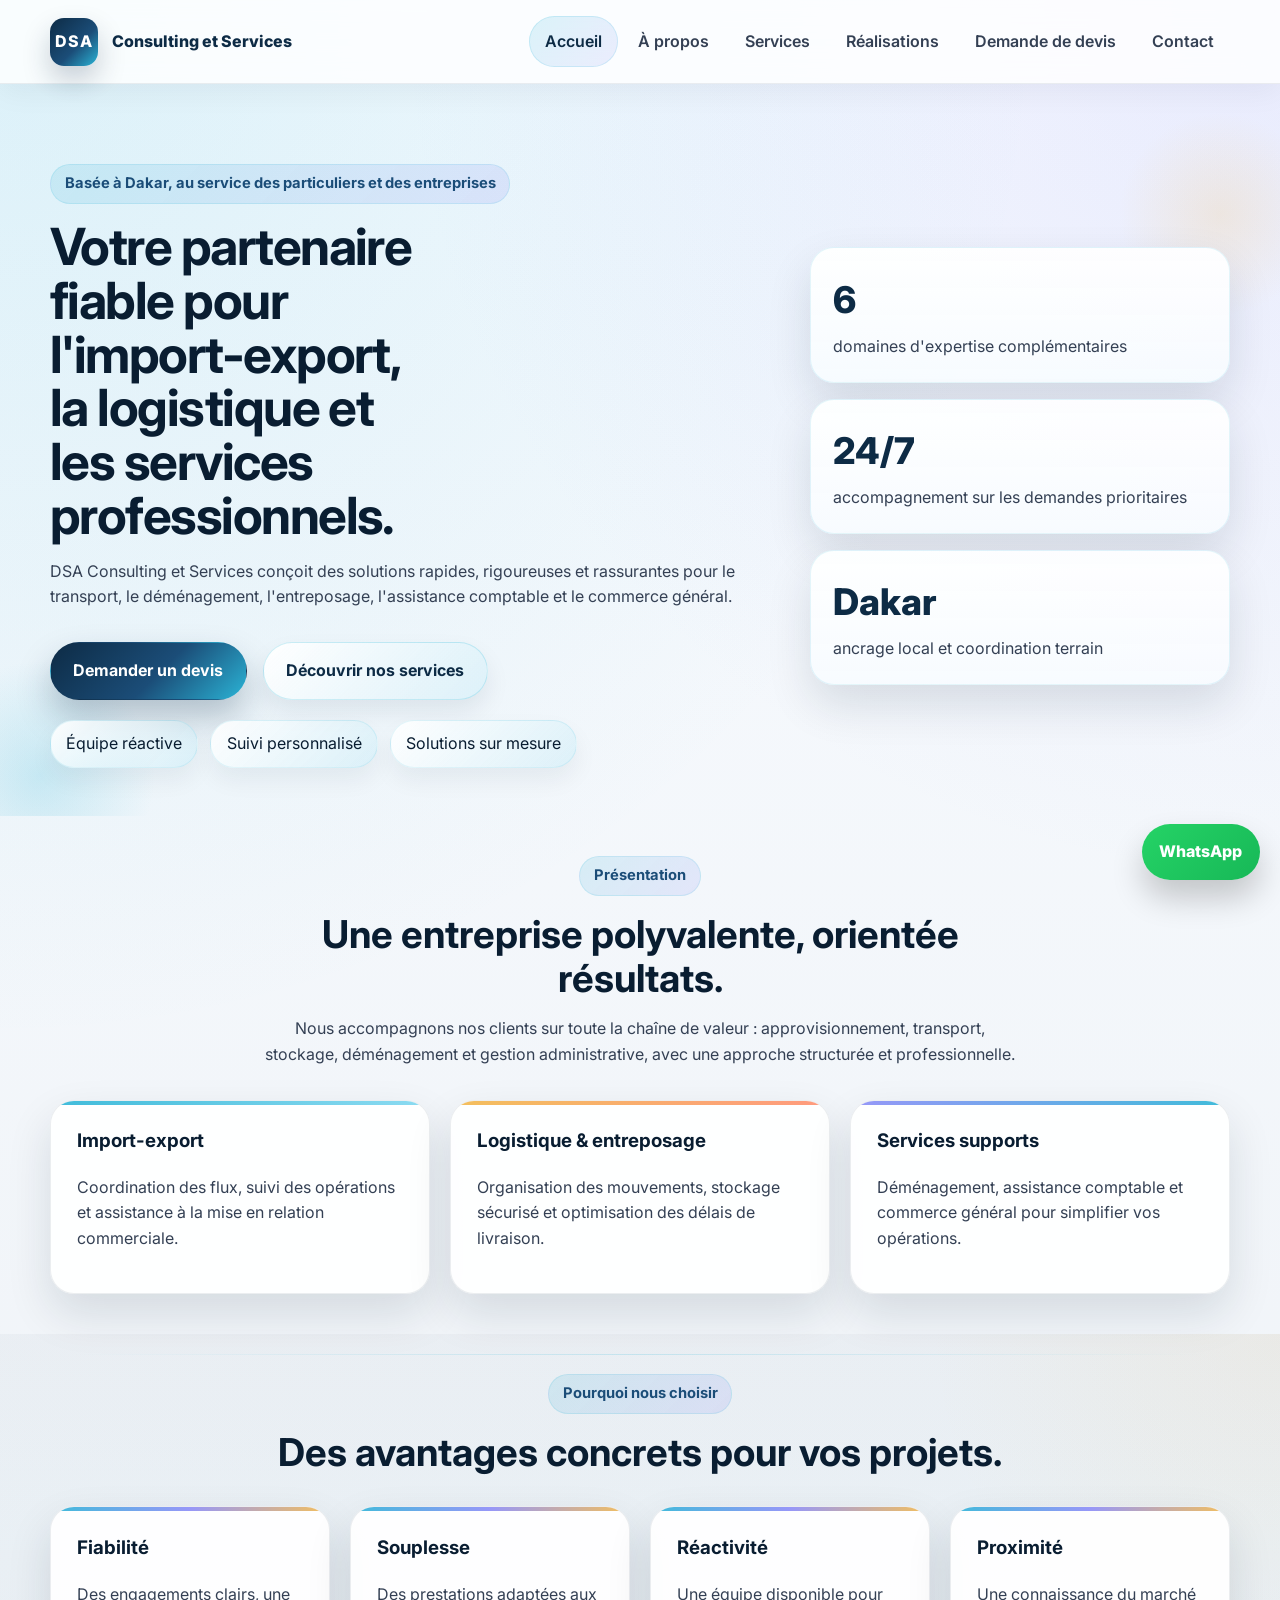
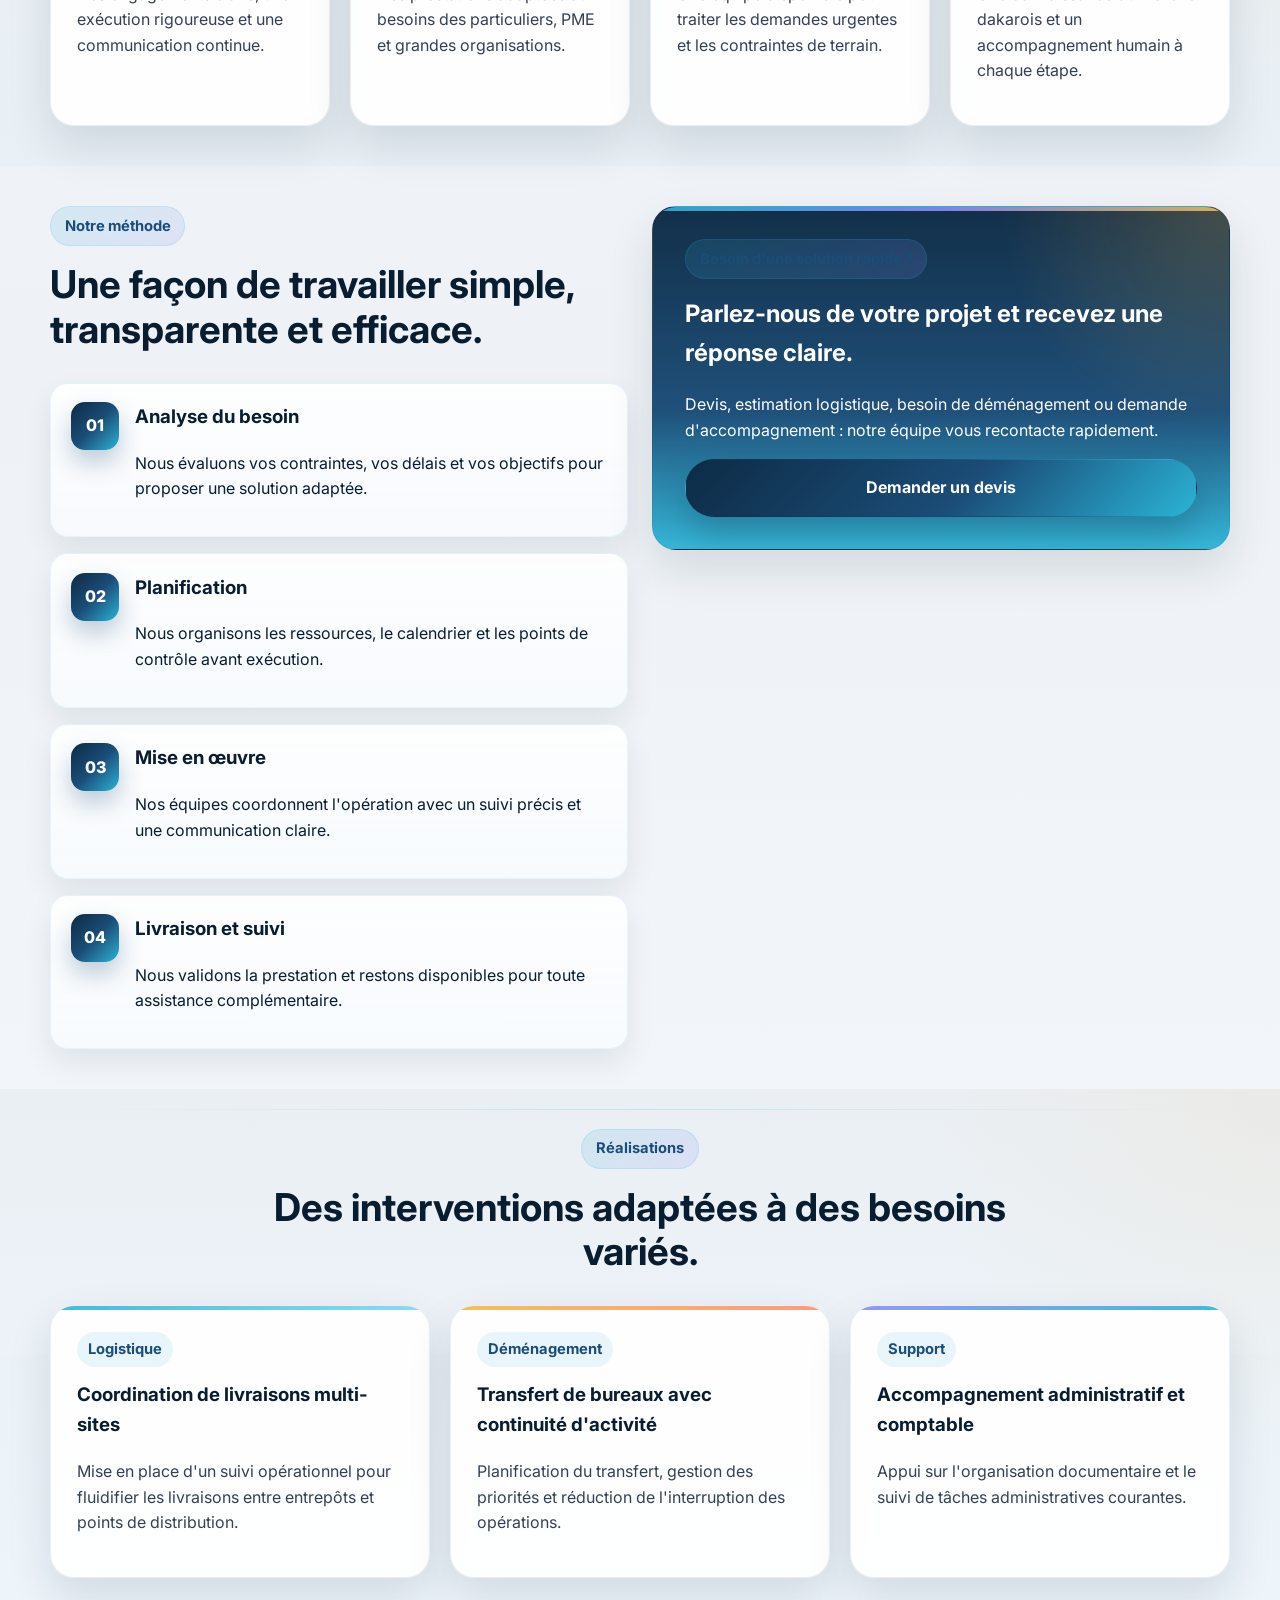
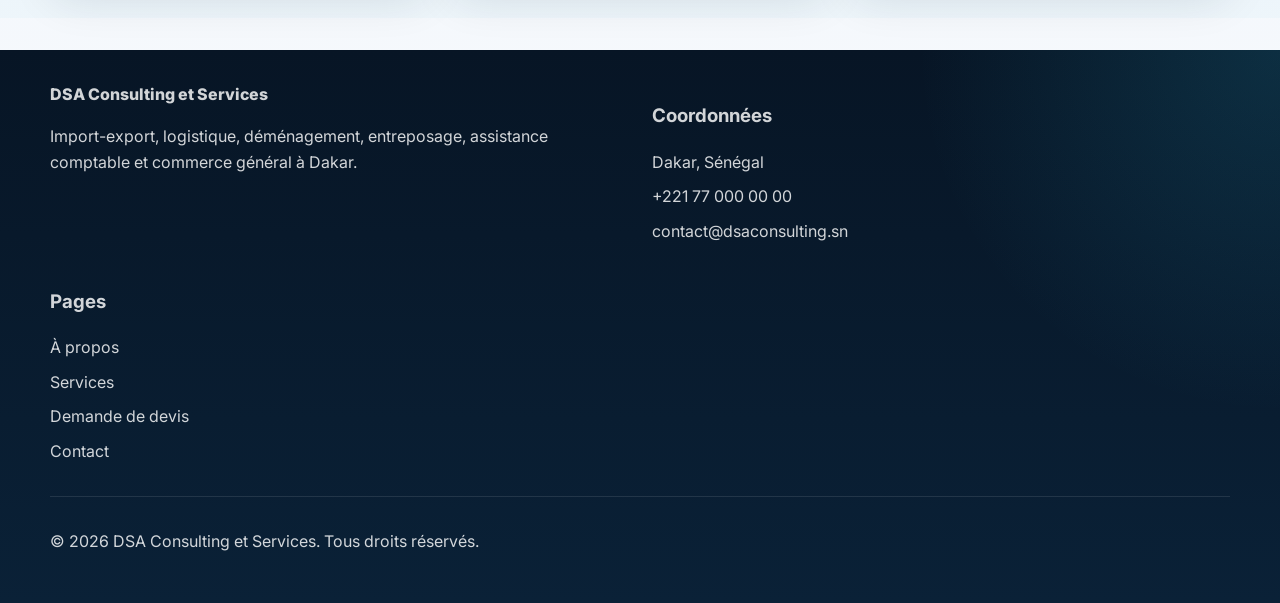
==== index.html @ 28b9440c "Site web DSA Consulting et Services - Version initiale" ====
<!DOCTYPE html>
<html lang="fr">
<head>
  <meta charset="UTF-8">
  <meta name="viewport" content="width=device-width, initial-scale=1.0">
  <title>DSA Consulting et Services | Import-export, logistique et services à Dakar</title>
  <meta name="description" content="DSA Consulting et Services accompagne particuliers et entreprises à Dakar pour l'import-export, la logistique, le déménagement, l'entreposage, l'assistance comptable et le commerce général.">
  <meta name="keywords" content="DSA Consulting et Services, Dakar, import-export, logistique, déménagement, entreposage, assistance comptable, commerce général">
  <meta name="robots" content="index, follow">
  <meta property="og:title" content="DSA Consulting et Services">
  <meta property="og:description" content="Solutions fiables en import-export, logistique, déménagement, entreposage et assistance comptable à Dakar.">
  <meta property="og:type" content="website">
  <meta property="og:locale" content="fr_SN">
  <link rel="preconnect" href="https://fonts.googleapis.com">
  <link rel="preconnect" href="https://fonts.gstatic.com" crossorigin>
  <link href="https://fonts.googleapis.com/css2?family=Inter:wght@400;500;600;700;800&display=swap" rel="stylesheet">
  <link rel="stylesheet" href="assets/styles.css">
  <script defer src="assets/script.js"></script>
</head>
<body>
  <a class="skip-link" href="#main-content">Aller au contenu</a>

  <header class="site-header">
    <div class="container nav-wrapper">
      <a class="brand" href="index.html" aria-label="Accueil DSA Consulting et Services">
        <span class="brand-mark">DSA</span>
        <span class="brand-text">Consulting et Services</span>
      </a>
      <button class="nav-toggle" type="button" aria-expanded="false" aria-controls="site-nav">
        <span></span>
        <span></span>
        <span></span>
      </button>
      <nav class="site-nav" id="site-nav" aria-label="Navigation principale">
        <a class="is-active" href="index.html">Accueil</a>
        <a href="about.html">À propos</a>
        <a href="services.html">Services</a>
        <a href="realisations.html">Réalisations</a>
        <a href="devis.html">Demande de devis</a>
        <a href="contact.html">Contact</a>
      </nav>
    </div>
  </header>

  <main id="main-content">
    <section class="hero">
      <div class="container hero-grid">
        <div class="hero-copy">
          <span class="eyebrow">Basée à Dakar, au service des particuliers et des entreprises</span>
          <h1>Votre partenaire fiable pour l'import-export, la logistique et les services professionnels.</h1>
          <p>
            DSA Consulting et Services conçoit des solutions rapides, rigoureuses et rassurantes pour le transport,
            le déménagement, l'entreposage, l'assistance comptable et le commerce général.
          </p>
          <div class="hero-actions">
            <a class="btn btn-primary" href="devis.html">Demander un devis</a>
            <a class="btn btn-secondary" href="services.html">Découvrir nos services</a>
          </div>
          <ul class="hero-highlights" aria-label="Points forts">
            <li>Équipe réactive</li>
            <li>Suivi personnalisé</li>
            <li>Solutions sur mesure</li>
          </ul>
        </div>
        <div class="hero-card">
          <div class="stat-card">
            <span class="stat-value">6</span>
            <span class="stat-label">domaines d'expertise complémentaires</span>
          </div>
          <div class="stat-card">
            <span class="stat-value">24/7</span>
            <span class="stat-label">accompagnement sur les demandes prioritaires</span>
          </div>
          <div class="stat-card">
            <span class="stat-value">Dakar</span>
            <span class="stat-label">ancrage local et coordination terrain</span>
          </div>
        </div>
      </div>
    </section>

    <section class="section">
      <div class="container">
        <div class="section-heading">
          <span class="eyebrow">Présentation</span>
          <h2>Une entreprise polyvalente, orientée résultats.</h2>
          <p>
            Nous accompagnons nos clients sur toute la chaîne de valeur : approvisionnement, transport,
            stockage, déménagement et gestion administrative, avec une approche structurée et professionnelle.
          </p>
        </div>
        <div class="grid grid-3">
          <article class="card feature-card">
            <h3>Import-export</h3>
            <p>Coordination des flux, suivi des opérations et assistance à la mise en relation commerciale.</p>
          </article>
          <article class="card feature-card">
            <h3>Logistique &amp; entreposage</h3>
            <p>Organisation des mouvements, stockage sécurisé et optimisation des délais de livraison.</p>
          </article>
          <article class="card feature-card">
            <h3>Services supports</h3>
            <p>Déménagement, assistance comptable et commerce général pour simplifier vos opérations.</p>
          </article>
        </div>
      </div>
    </section>

    <section class="section section-alt">
      <div class="container">
        <div class="section-heading">
          <span class="eyebrow">Pourquoi nous choisir</span>
          <h2>Des avantages concrets pour vos projets.</h2>
        </div>
        <div class="grid grid-4">
          <article class="card value-card">
            <h3>Fiabilité</h3>
            <p>Des engagements clairs, une exécution rigoureuse et une communication continue.</p>
          </article>
          <article class="card value-card">
            <h3>Souplesse</h3>
            <p>Des prestations adaptées aux besoins des particuliers, PME et grandes organisations.</p>
          </article>
          <article class="card value-card">
            <h3>Réactivité</h3>
            <p>Une équipe disponible pour traiter les demandes urgentes et les contraintes de terrain.</p>
          </article>
          <article class="card value-card">
            <h3>Proximité</h3>
            <p>Une connaissance du marché dakarois et un accompagnement humain à chaque étape.</p>
          </article>
        </div>
      </div>
    </section>

    <section class="section">
      <div class="container work-grid">
        <div>
          <div class="section-heading section-heading-left">
            <span class="eyebrow">Notre méthode</span>
            <h2>Une façon de travailler simple, transparente et efficace.</h2>
          </div>
          <div class="timeline">
            <article class="timeline-item">
              <span class="step">01</span>
              <div>
                <h3>Analyse du besoin</h3>
                <p>Nous évaluons vos contraintes, vos délais et vos objectifs pour proposer une solution adaptée.</p>
              </div>
            </article>
            <article class="timeline-item">
              <span class="step">02</span>
              <div>
                <h3>Planification</h3>
                <p>Nous organisons les ressources, le calendrier et les points de contrôle avant exécution.</p>
              </div>
            </article>
            <article class="timeline-item">
              <span class="step">03</span>
              <div>
                <h3>Mise en œuvre</h3>
                <p>Nos équipes coordonnent l'opération avec un suivi précis et une communication claire.</p>
              </div>
            </article>
            <article class="timeline-item">
              <span class="step">04</span>
              <div>
                <h3>Livraison et suivi</h3>
                <p>Nous validons la prestation et restons disponibles pour toute assistance complémentaire.</p>
              </div>
            </article>
          </div>
        </div>
        <aside class="card cta-panel">
          <span class="eyebrow">Besoin d'une solution rapide ?</span>
          <h2>Parlez-nous de votre projet et recevez une réponse claire.</h2>
          <p>Devis, estimation logistique, besoin de déménagement ou demande d'accompagnement : notre équipe vous recontacte rapidement.</p>
          <a class="btn btn-primary btn-block" href="devis.html">Demander un devis</a>
        </aside>
      </div>
    </section>

    <section class="section section-alt">
      <div class="container">
        <div class="section-heading">
          <span class="eyebrow">Réalisations</span>
          <h2>Des interventions adaptées à des besoins variés.</h2>
        </div>
        <div class="grid grid-3">
          <article class="card project-card">
            <span class="project-type">Logistique</span>
            <h3>Coordination de livraisons multi-sites</h3>
            <p>Mise en place d'un suivi opérationnel pour fluidifier les livraisons entre entrepôts et points de distribution.</p>
          </article>
          <article class="card project-card">
            <span class="project-type">Déménagement</span>
            <h3>Transfert de bureaux avec continuité d'activité</h3>
            <p>Planification du transfert, gestion des priorités et réduction de l'interruption des opérations.</p>
          </article>
          <article class="card project-card">
            <span class="project-type">Support</span>
            <h3>Accompagnement administratif et comptable</h3>
            <p>Appui sur l'organisation documentaire et le suivi de tâches administratives courantes.</p>
          </article>
        </div>
      </div>
    </section>
  </main>

  <footer class="site-footer">
    <div class="container footer-grid">
      <div>
        <a class="brand footer-brand" href="index.html">DSA Consulting et Services</a>
        <p>Import-export, logistique, déménagement, entreposage, assistance comptable et commerce général à Dakar.</p>
      </div>
      <div>
        <h3>Coordonnées</h3>
        <ul class="footer-list">
          <li>Dakar, Sénégal</li>
          <li><a href="tel:+221770000000">+221 77 000 00 00</a></li>
          <li><a href="mailto:contact@dsaconsulting.sn">contact@dsaconsulting.sn</a></li>
        </ul>
      </div>
      <div>
        <h3>Pages</h3>
        <ul class="footer-list">
          <li><a href="about.html">À propos</a></li>
          <li><a href="services.html">Services</a></li>
          <li><a href="devis.html">Demande de devis</a></li>
          <li><a href="contact.html">Contact</a></li>
        </ul>
      </div>
    </div>
    <div class="container footer-bottom">
      <p>&copy; 2026 DSA Consulting et Services. Tous droits réservés.</p>
    </div>
  </footer>

  <a class="whatsapp-float" href="https://wa.me/221770000000?text=Bonjour%20DSA%20Consulting%20et%20Services%2C%20je%20souhaite%20obtenir%20des%20informations." target="_blank" rel="noopener" aria-label="Contacter DSA via WhatsApp">
    WhatsApp
  </a>
</body>
</html>
---- assets/styles.css ----
:root {
  --navy: #0d2b45;
  --navy-deep: #091d31;
  --blue-soft: #1b4d78;
  --cyan: #2bb4d6;
  --sky: #7fd7f0;
  --gold: #f2b84b;
  --coral: #ff8f70;
  --lavender: #8b8cf7;
  --gray-100: #f4f7fa;
  --gray-200: #e4e8ed;
  --gray-500: #667085;
  --gray-700: #344054;
  --white: #ffffff;
  --shadow: 0 20px 45px rgba(9, 29, 49, 0.12);
  --shadow-strong: 0 28px 70px rgba(9, 29, 49, 0.18);
  --radius-lg: 24px;
  --radius-md: 18px;
  --radius-sm: 12px;
  --container: 1180px;
}

* {
  box-sizing: border-box;
}

html {
  scroll-behavior: smooth;
}

body {
  margin: 0;
  font-family: "Inter", Arial, sans-serif;
  color: var(--navy-deep);
  background:
    radial-gradient(circle at top left, rgba(43, 180, 214, 0.14), transparent 26%),
    radial-gradient(circle at top right, rgba(139, 140, 247, 0.14), transparent 22%),
    linear-gradient(180deg, #f8fbff 0%, #eef2f6 52%, #f8fbff 100%);
  line-height: 1.6;
  overflow-x: hidden;
}

a {
  color: inherit;
  text-decoration: none;
}

button,
input,
select,
textarea {
  font: inherit;
}

.skip-link {
  position: absolute;
  left: -999px;
  top: 0;
}

.skip-link:focus {
  left: 16px;
  top: 16px;
  background: var(--white);
  color: var(--navy-deep);
  padding: 10px 14px;
  border-radius: 10px;
  z-index: 1000;
}

.container {
  width: min(calc(100% - 2rem), var(--container));
  margin: 0 auto;
}

.site-header {
  position: sticky;
  top: 0;
  z-index: 100;
  background: rgba(255, 255, 255, 0.82);
  backdrop-filter: blur(16px);
  border-bottom: 1px solid rgba(13, 43, 69, 0.08);
  box-shadow: 0 8px 30px rgba(9, 29, 49, 0.05);
}

.nav-wrapper {
  display: flex;
  align-items: center;
  justify-content: space-between;
  gap: 1rem;
  padding: 1rem 0;
}

.brand {
  display: inline-flex;
  align-items: center;
  gap: 0.85rem;
  font-weight: 800;
  color: var(--navy);
}

.brand-mark {
  display: inline-flex;
  align-items: center;
  justify-content: center;
  width: 48px;
  height: 48px;
  border-radius: 14px;
  background: linear-gradient(135deg, var(--navy) 0%, var(--blue-soft) 58%, var(--cyan) 100%);
  color: var(--white);
  letter-spacing: 0.08em;
  box-shadow: 0 14px 28px rgba(13, 43, 69, 0.22);
}

.brand-text {
  max-width: 220px;
  line-height: 1.1;
}

.site-nav {
  display: flex;
  align-items: center;
  gap: 0.25rem;
}

.site-nav a {
  padding: 0.8rem 1rem;
  border-radius: 999px;
  font-weight: 600;
  color: var(--gray-700);
  transition: 0.25s ease;
}

.site-nav a:hover,
.site-nav a.is-active {
  background: linear-gradient(135deg, rgba(43, 180, 214, 0.16), rgba(139, 140, 247, 0.14));
  color: var(--navy);
  box-shadow: inset 0 0 0 1px rgba(43, 180, 214, 0.16);
}

.nav-toggle {
  display: none;
  width: 48px;
  height: 48px;
  border: 0;
  border-radius: 14px;
  background: linear-gradient(135deg, rgba(43, 180, 214, 0.12), rgba(139, 140, 247, 0.12));
  cursor: pointer;
}

.nav-toggle span {
  display: block;
  width: 22px;
  height: 2px;
  margin: 5px auto;
  background: var(--navy);
  border-radius: 999px;
}

.hero,
.page-hero {
  padding: 5rem 0 3rem;
  position: relative;
  overflow: hidden;
}

.page-hero-small {
  padding-bottom: 1.5rem;
}

.hero::before,
.page-hero::before {
  content: "";
  position: absolute;
  inset: auto auto -80px -80px;
  width: 240px;
  height: 240px;
  background: radial-gradient(circle, rgba(43, 180, 214, 0.2), transparent 68%);
  border-radius: 50%;
  pointer-events: none;
  animation: floaty 7s ease-in-out infinite;
}

.hero::after,
.page-hero::after {
  content: "";
  position: absolute;
  top: 20px;
  right: -50px;
  width: 220px;
  height: 220px;
  background: radial-gradient(circle, rgba(242, 184, 75, 0.16), transparent 65%);
  border-radius: 50%;
  pointer-events: none;
  animation: floaty 9s ease-in-out infinite reverse;
}

.hero-grid,
.work-grid,
.split-section,
.form-layout,
.footer-grid {
  display: grid;
  gap: 1.5rem;
}

.hero-grid {
  grid-template-columns: 1.4fr 0.8fr;
  align-items: center;
  position: relative;
  z-index: 1;
}

.hero-copy h1,
.page-hero h1 {
  margin: 0 0 1rem;
  font-size: clamp(2.2rem, 4vw, 4.5rem);
  line-height: 1.05;
  letter-spacing: -0.03em;
  max-width: 12ch;
}

.hero-copy p,
.page-hero p,
.section-heading p,
.card p,
.split-section p,
.contact-box p {
  color: var(--gray-700);
}

.eyebrow {
  display: inline-flex;
  margin-bottom: 1rem;
  padding: 0.45rem 0.85rem;
  border-radius: 999px;
  background: linear-gradient(135deg, rgba(43, 180, 214, 0.14), rgba(139, 140, 247, 0.16));
  color: var(--blue-soft);
  font-size: 0.92rem;
  font-weight: 700;
  border: 1px solid rgba(43, 180, 214, 0.14);
}

.hero-actions {
  display: flex;
  flex-wrap: wrap;
  gap: 1rem;
  margin: 2rem 0 1.25rem;
}

.btn {
  display: inline-flex;
  align-items: center;
  justify-content: center;
  gap: 0.5rem;
  padding: 0.95rem 1.4rem;
  border: 1px solid transparent;
  border-radius: 999px;
  font-weight: 700;
  cursor: pointer;
  transition: transform 0.25s ease, box-shadow 0.25s ease, background 0.25s ease;
}

.btn:hover {
  transform: translateY(-2px);
}

.btn-primary {
  background: linear-gradient(135deg, var(--navy) 0%, var(--blue-soft) 55%, var(--cyan) 100%);
  color: var(--white);
  box-shadow: 0 18px 34px rgba(13, 43, 69, 0.26);
}

.btn-secondary {
  border-color: rgba(43, 180, 214, 0.22);
  background: linear-gradient(135deg, rgba(255, 255, 255, 0.98), rgba(127, 215, 240, 0.16));
  color: var(--navy);
  box-shadow: 0 12px 24px rgba(9, 29, 49, 0.08);
}

.btn-block {
  width: 100%;
}

.hero-highlights,
.footer-list,
.check-list {
  margin: 0;
  padding: 0;
  list-style: none;
}

.hero-highlights {
  display: flex;
  flex-wrap: wrap;
  gap: 0.75rem;
}

.hero-highlights li,
.check-list li {
  display: inline-flex;
  align-items: center;
  gap: 0.5rem;
}

.hero-highlights li {
  padding: 0.65rem 0.95rem;
  border-radius: 999px;
  background: linear-gradient(135deg, rgba(255, 255, 255, 0.94), rgba(127, 215, 240, 0.18));
  border: 1px solid rgba(43, 180, 214, 0.12);
  box-shadow: 0 12px 24px rgba(9, 29, 49, 0.06);
}

.hero-card,
.service-stack {
  display: grid;
  gap: 1rem;
}

.stat-card,
.card {
  background: rgba(255, 255, 255, 0.92);
  border: 1px solid rgba(13, 43, 69, 0.08);
  border-radius: var(--radius-lg);
  box-shadow: var(--shadow);
}

.stat-card {
  padding: 1.4rem;
  background:
    linear-gradient(180deg, rgba(255, 255, 255, 0.96), rgba(248, 251, 255, 0.94)),
    linear-gradient(135deg, rgba(43, 180, 214, 0.08), rgba(139, 140, 247, 0.06));
  border-color: rgba(43, 180, 214, 0.12);
}

.stat-value {
  display: block;
  margin-bottom: 0.25rem;
  font-size: 2.3rem;
  font-weight: 800;
  color: var(--navy);
}

.stat-label {
  color: var(--gray-700);
}

.section {
  padding: 2.5rem 0;
  position: relative;
}

.section-alt {
  background:
    linear-gradient(180deg, rgba(13, 43, 69, 0.03), rgba(43, 180, 214, 0.035)),
    radial-gradient(circle at right top, rgba(242, 184, 75, 0.08), transparent 26%);
}

.section-alt::before {
  content: "";
  position: absolute;
  top: 20px;
  left: 50%;
  transform: translateX(-50%);
  width: min(92%, 1140px);
  height: 1px;
  background: linear-gradient(90deg, transparent, rgba(43, 180, 214, 0.2), transparent);
}

.section-heading {
  max-width: 760px;
  margin: 0 auto 2rem;
  text-align: center;
}

.section-heading-left {
  margin-left: 0;
  text-align: left;
}

.section-heading h2 {
  margin: 0 0 1rem;
  font-size: clamp(1.8rem, 3vw, 3rem);
  line-height: 1.15;
}

.grid {
  display: grid;
  gap: 1.25rem;
}

.grid-2 {
  grid-template-columns: repeat(2, minmax(0, 1fr));
}

.grid-3 {
  grid-template-columns: repeat(3, minmax(0, 1fr));
}

.grid-4 {
  grid-template-columns: repeat(4, minmax(0, 1fr));
}

.card {
  padding: 1.6rem;
  position: relative;
  overflow: hidden;
  transition: transform 0.3s ease, box-shadow 0.3s ease, border-color 0.3s ease;
}

.card::before {
  content: "";
  position: absolute;
  inset: 0 auto auto 0;
  width: 100%;
  height: 4px;
  background: linear-gradient(90deg, var(--cyan), var(--lavender), var(--gold));
  opacity: 0.9;
}

.card:hover,
.stat-card:hover,
.timeline-item:hover {
  transform: translateY(-6px);
  box-shadow: var(--shadow-strong);
}

.grid-3 .card:nth-child(3n + 1)::before,
.service-stack .card:nth-child(3n + 1)::before {
  background: linear-gradient(90deg, var(--cyan), var(--sky));
}

.grid-3 .card:nth-child(3n + 2)::before,
.service-stack .card:nth-child(3n + 2)::before {
  background: linear-gradient(90deg, var(--gold), var(--coral));
}

.grid-3 .card:nth-child(3n + 3)::before,
.service-stack .card:nth-child(3n + 3)::before {
  background: linear-gradient(90deg, var(--lavender), var(--cyan));
}

.feature-card h3,
.value-card h3,
.project-card h3,
.project-card h2,
.service-card-large h2,
.mini-card h3,
.timeline-item h3,
.cta-panel h2,
.form-card h2,
.contact-sidebar h2,
.info-panel h3 {
  margin-top: 0;
}

.work-grid,
.split-section,
.form-layout,
.footer-grid {
  grid-template-columns: repeat(2, minmax(0, 1fr));
}

.timeline {
  display: grid;
  gap: 1rem;
}

.timeline-item {
  display: grid;
  grid-template-columns: auto 1fr;
  gap: 1rem;
  align-items: start;
  padding: 1.15rem 1.25rem;
  border-radius: var(--radius-md);
  background: linear-gradient(180deg, rgba(255, 255, 255, 0.88), rgba(248, 251, 255, 0.84));
  border: 1px solid rgba(43, 180, 214, 0.1);
  box-shadow: 0 14px 30px rgba(9, 29, 49, 0.08);
  transition: transform 0.3s ease, box-shadow 0.3s ease;
}

.step {
  display: inline-flex;
  align-items: center;
  justify-content: center;
  width: 48px;
  height: 48px;
  border-radius: 14px;
  background: linear-gradient(135deg, var(--navy) 0%, var(--blue-soft) 50%, var(--cyan) 100%);
  color: var(--white);
  font-weight: 800;
  box-shadow: 0 12px 24px rgba(27, 77, 120, 0.28);
}

.cta-panel {
  align-self: start;
  padding: 2rem;
  background:
    radial-gradient(circle at top right, rgba(242, 184, 75, 0.22), transparent 34%),
    linear-gradient(180deg, rgba(13, 43, 69, 0.98) 0%, rgba(27, 77, 120, 0.98) 60%, rgba(43, 180, 214, 0.95) 100%);
  color: var(--white);
}

.cta-panel p,
.cta-panel h2 {
  color: var(--white);
}

.project-type {
  display: inline-block;
  margin-bottom: 0.85rem;
  color: var(--blue-soft);
  font-size: 0.92rem;
  font-weight: 700;
  padding: 0.35rem 0.7rem;
  border-radius: 999px;
  background: rgba(43, 180, 214, 0.1);
}

.accent-card {
  background:
    radial-gradient(circle at top right, rgba(242, 184, 75, 0.2), transparent 28%),
    linear-gradient(180deg, rgba(13, 43, 69, 0.98) 0%, rgba(27, 77, 120, 0.98) 58%, rgba(139, 140, 247, 0.96) 100%);
  color: var(--white);
}

.accent-card .project-type,
.accent-card p,
.accent-card h2 {
  color: var(--white);
}

.form-card,
.contact-sidebar {
  padding: 2rem;
}

.form-grid {
  display: grid;
  grid-template-columns: repeat(2, minmax(0, 1fr));
  gap: 1rem;
}

label {
  display: grid;
  gap: 0.45rem;
  font-weight: 600;
  color: var(--navy);
}

.full-width {
  grid-column: 1 / -1;
}

input,
select,
textarea {
  width: 100%;
  padding: 0.95rem 1rem;
  border: 1px solid rgba(43, 180, 214, 0.16);
  border-radius: 14px;
  background: linear-gradient(180deg, #fbfdff, #f6fbff);
  color: var(--navy-deep);
  box-shadow: inset 0 1px 0 rgba(255, 255, 255, 0.9);
}

input:focus,
select:focus,
textarea:focus {
  outline: 2px solid rgba(43, 180, 214, 0.18);
  border-color: rgba(43, 180, 214, 0.45);
  box-shadow: 0 0 0 6px rgba(43, 180, 214, 0.08);
}

.form-feedback {
  min-height: 1.5rem;
  margin: 1rem 0 0;
  color: var(--blue-soft);
  font-weight: 600;
}

.contact-box + .contact-box {
  margin-top: 1.25rem;
}

.footer-grid {
  padding: 2rem 0;
}

.site-footer {
  margin-top: 2rem;
  background:
    radial-gradient(circle at top right, rgba(43, 180, 214, 0.16), transparent 26%),
    linear-gradient(180deg, #071525 0%, #0a2137 100%);
  color: rgba(255, 255, 255, 0.82);
}

.site-footer a,
.site-footer p,
.site-footer h3 {
  color: inherit;
}

.footer-brand {
  color: var(--white);
}

.footer-list {
  display: grid;
  gap: 0.55rem;
}

.footer-bottom {
  padding: 1rem 0 2rem;
  border-top: 1px solid rgba(255, 255, 255, 0.1);
}

.whatsapp-float {
  position: fixed;
  right: 20px;
  bottom: 20px;
  z-index: 110;
  padding: 0.95rem 1.1rem;
  border-radius: 999px;
  background: linear-gradient(135deg, #25d366, #17b857);
  color: var(--white);
  font-weight: 800;
  box-shadow: 0 18px 32px rgba(0, 0, 0, 0.2);
  animation: pulse 2.8s ease-in-out infinite;
}

@keyframes floaty {
  0%,
  100% {
    transform: translateY(0);
  }

  50% {
    transform: translateY(-16px);
  }
}

@keyframes pulse {
  0%,
  100% {
    transform: scale(1);
    box-shadow: 0 18px 32px rgba(0, 0, 0, 0.2);
  }

  50% {
    transform: scale(1.04);
    box-shadow: 0 22px 36px rgba(37, 211, 102, 0.24);
  }
}

@media (prefers-reduced-motion: reduce) {
  *,
  *::before,
  *::after {
    animation: none !important;
    transition: none !important;
    scroll-behavior: auto !important;
  }
}

@media (max-width: 980px) {
  .hero-grid,
  .work-grid,
  .split-section,
  .form-layout,
  .footer-grid,
  .grid-3,
  .grid-4 {
    grid-template-columns: 1fr;
  }

  .grid-2,
  .form-grid {
    grid-template-columns: 1fr;
  }

  .nav-toggle {
    display: inline-block;
  }

  .site-nav {
    position: absolute;
    top: calc(100% + 10px);
    left: 1rem;
    right: 1rem;
    display: none;
    flex-direction: column;
    align-items: stretch;
    padding: 0.75rem;
    background: rgba(255, 255, 255, 0.98);
    border-radius: 20px;
    box-shadow: var(--shadow);
    border: 1px solid rgba(13, 43, 69, 0.08);
  }

  .site-nav.is-open {
    display: flex;
  }

  .site-nav a {
    border-radius: 14px;
  }

  .hero,
  .page-hero {
    padding-top: 3rem;
  }
}

@media (max-width: 640px) {
  .container {
    width: min(calc(100% - 1.2rem), var(--container));
  }

  .brand-text {
    max-width: 150px;
    font-size: 0.92rem;
  }

  .hero-actions,
  .hero-highlights {
    flex-direction: column;
  }

  .btn,
  .hero-highlights li,
  .whatsapp-float {
    width: 100%;
    justify-content: center;
  }

  .card,
  .form-card,
  .contact-sidebar,
  .cta-panel {
    padding: 1.3rem;
  }

  .hero-copy h1,
  .page-hero h1 {
    font-size: 2rem;
  }
}
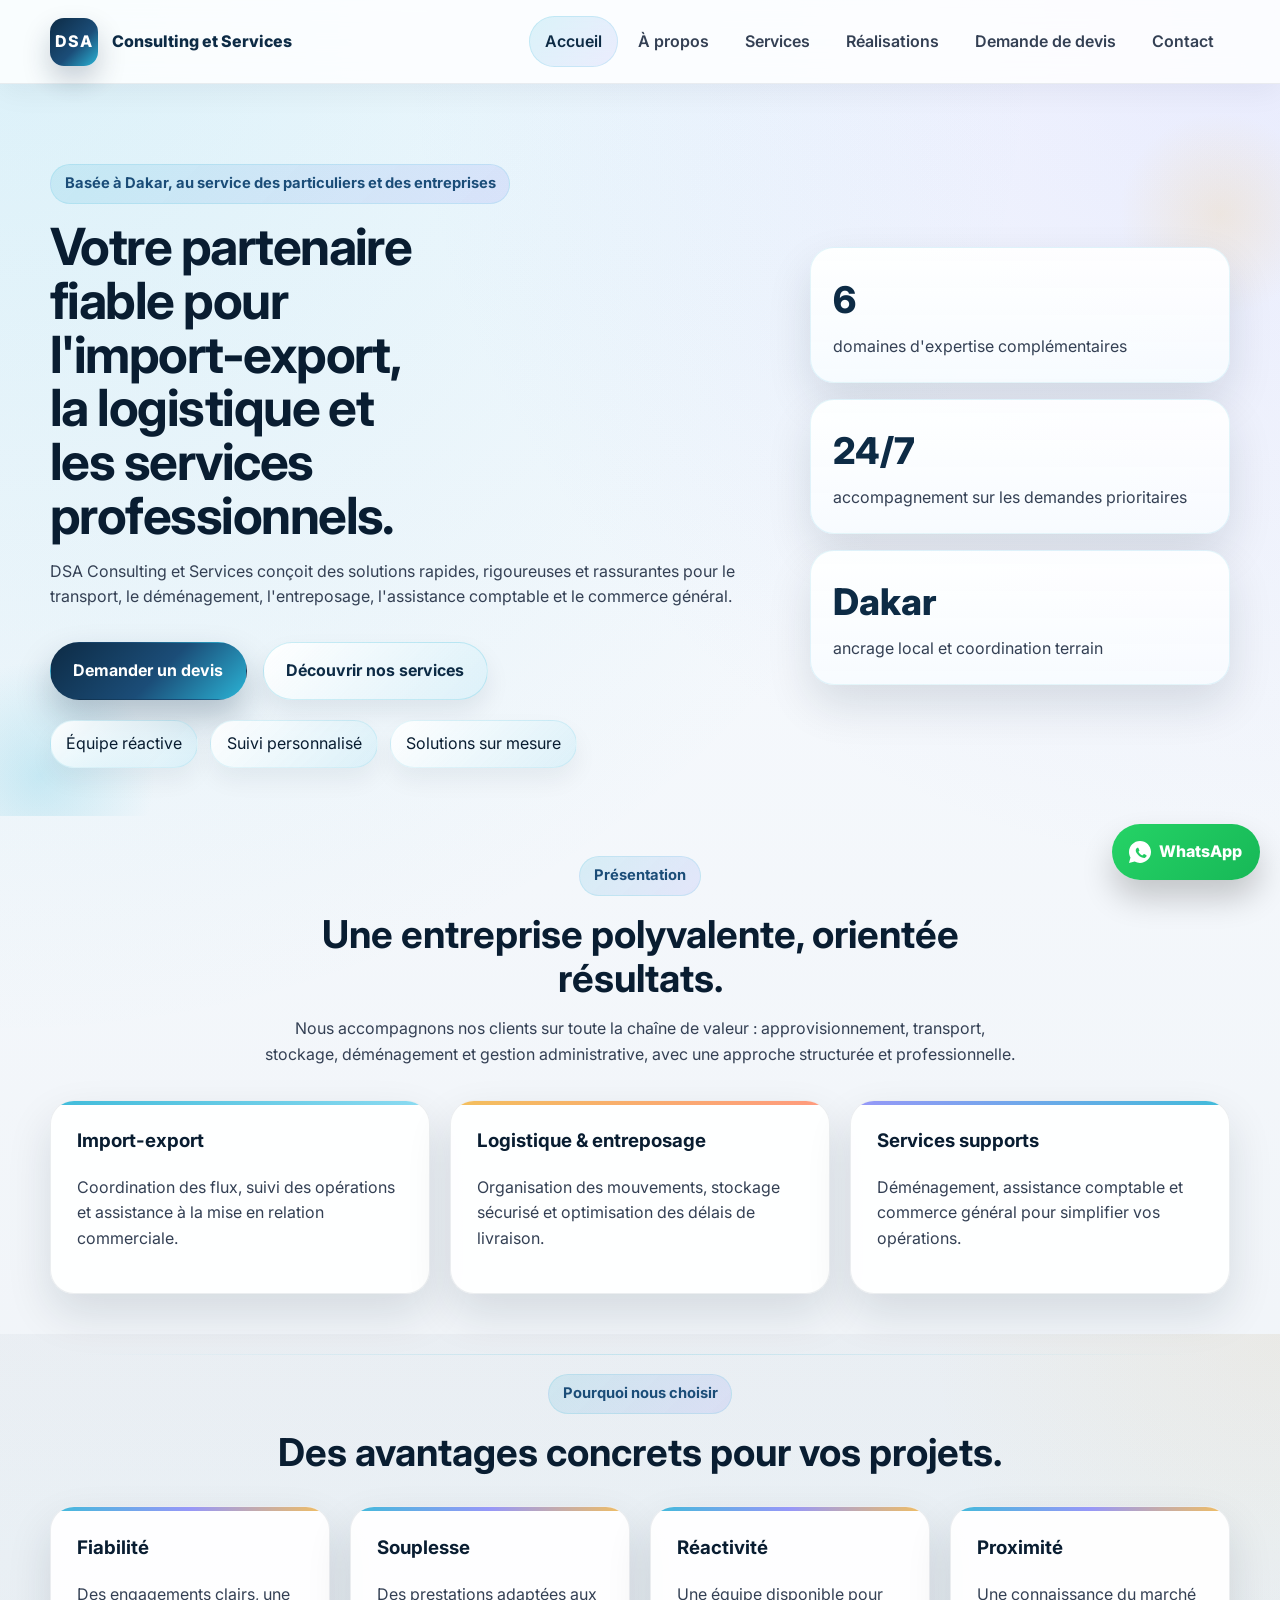
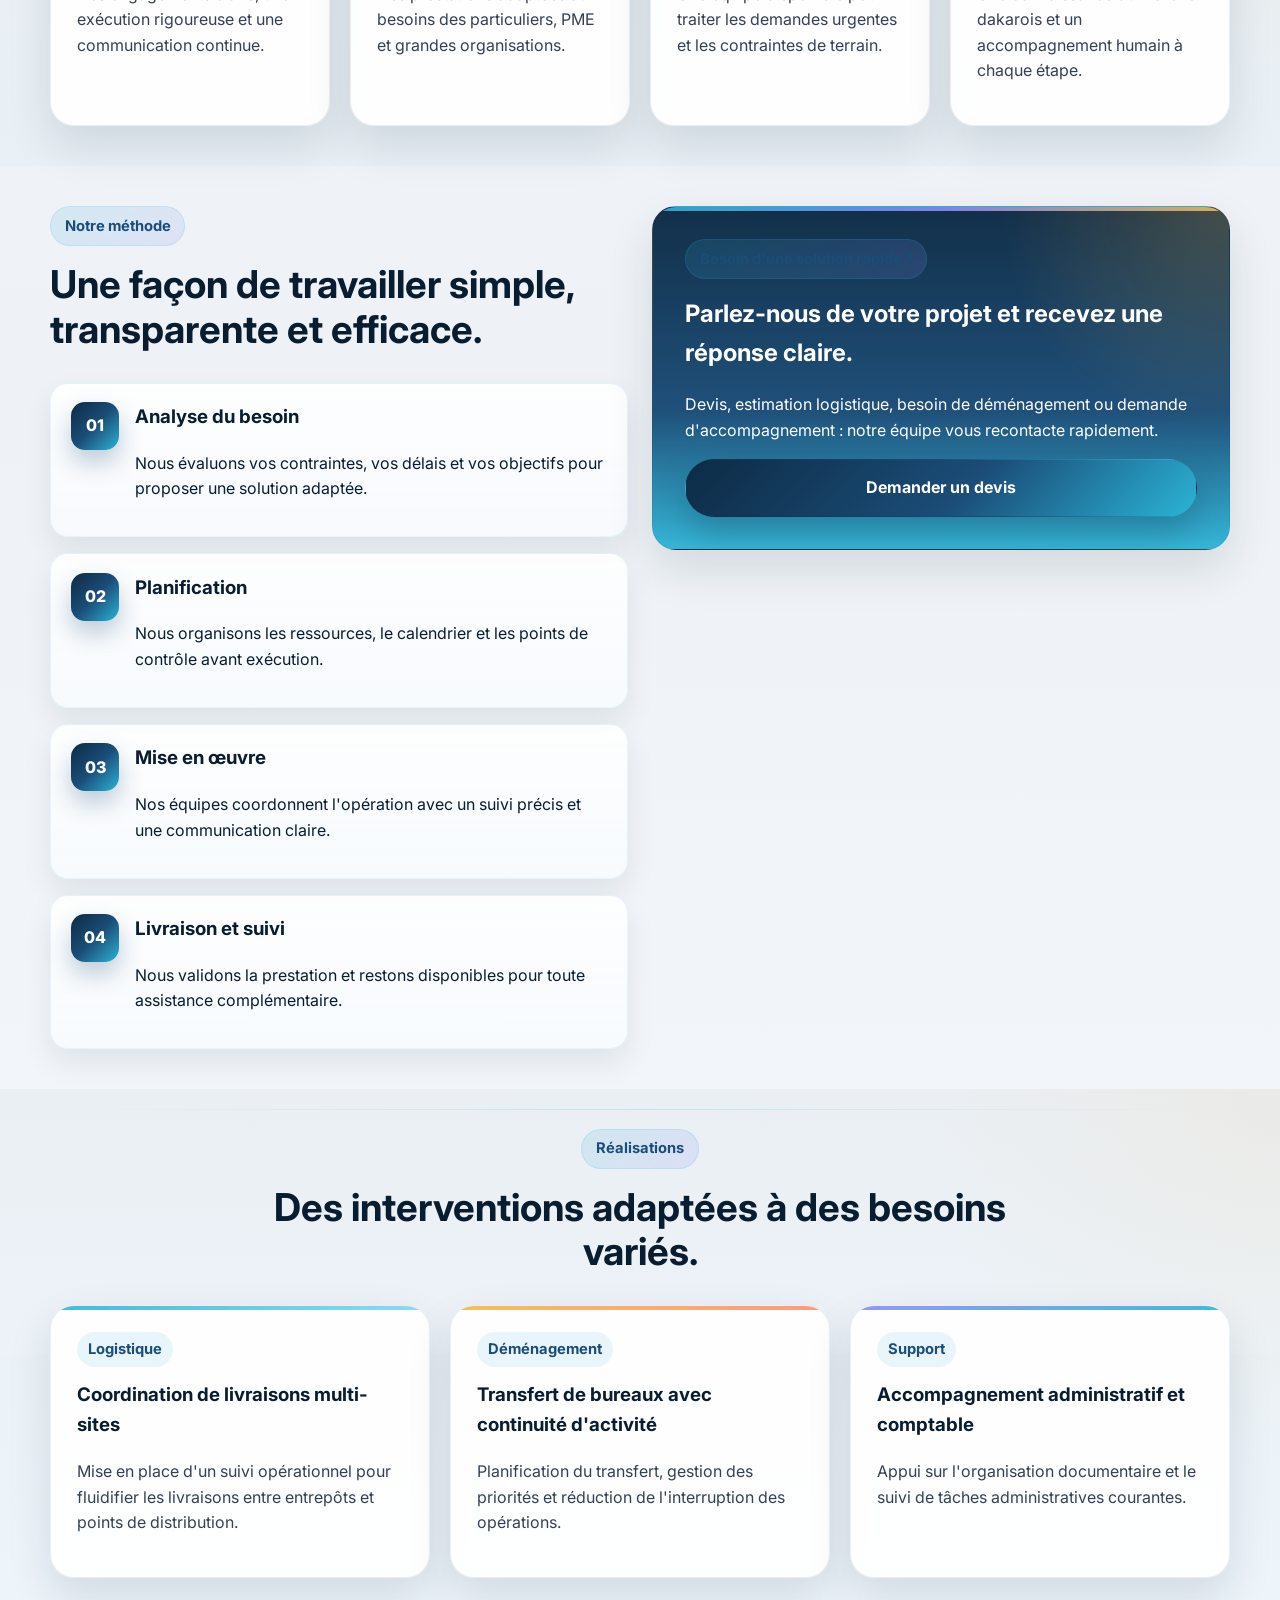
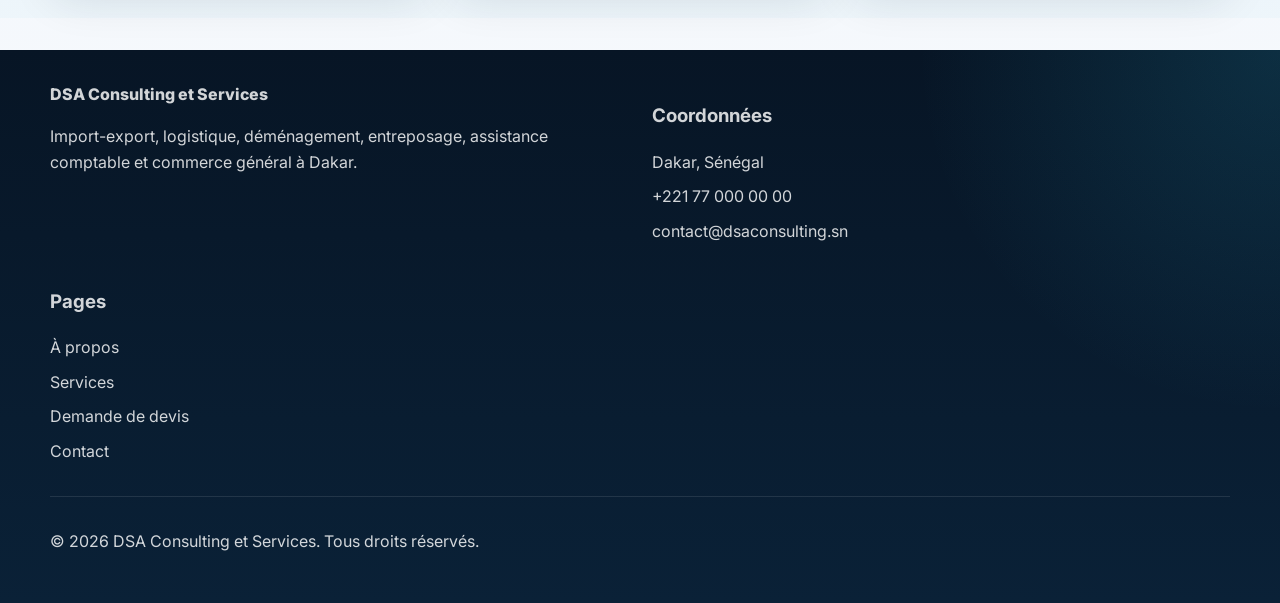
==== commit 2f0faa9e: "Amelioration bouton WhatsApp : bulle circulaire sur mobile" ====
--- a/index.html
+++ b/index.html
@@ -237,7 +237,10 @@
   </footer>
 
   <a class="whatsapp-float" href="https://wa.me/221770000000?text=Bonjour%20DSA%20Consulting%20et%20Services%2C%20je%20souhaite%20obtenir%20des%20informations." target="_blank" rel="noopener" aria-label="Contacter DSA via WhatsApp">
-    WhatsApp
+    <svg class="wa-icon" viewBox="0 0 32 32" aria-hidden="true" focusable="false">
+      <path fill="currentColor" d="M16.004 0C7.17 0 0 7.17 0 16.004c0 2.822.74 5.574 2.145 7.993L0 32l8.213-2.141a15.93 15.93 0 0 0 7.79 2.047h.001c8.833 0 16.003-7.17 16.003-16.003C32.007 7.17 24.837 0 16.004 0zm9.244 22.702c-.38.964-1.832 1.79-2.59 1.904-.67.102-1.528.14-2.445-.153-.563-.179-1.284-.42-2.206-.816-3.876-1.673-6.41-5.67-6.604-5.93-.194-.26-1.583-2.104-1.583-4.008 0-1.905 1.003-2.845 1.357-3.225.354-.38.772-.476 1.03-.476h.736c.236 0 .554-.089.866.664.315.752 1.07 2.6 1.167 2.788.097.189.162.41.032.656-.13.246-.194.4-.388.616-.194.216-.407.482-.584.648-.195.195-.398.406-.17.797.228.39 1.014 1.673 2.176 2.708 1.495 1.333 2.752 1.745 3.143 1.938.39.194.616.162.846-.097.23-.259.978-1.14 1.237-1.53.26-.388.519-.323.87-.194.35.13 2.206 1.04 2.59 1.233.388.195.647.291.744.453.097.162.097.934-.292 1.898z"/>
+    </svg>
+    <span class="wa-text">WhatsApp</span>
   </a>
 </body>
 </html>
--- a/assets/styles.css
+++ b/assets/styles.css
@@ -620,6 +620,9 @@
   right: 20px;
   bottom: 20px;
   z-index: 110;
+  display: inline-flex;
+  align-items: center;
+  gap: 0.5rem;
   padding: 0.95rem 1.1rem;
   border-radius: 999px;
   background: linear-gradient(135deg, #25d366, #17b857);
@@ -627,6 +630,16 @@
   font-weight: 800;
   box-shadow: 0 18px 32px rgba(0, 0, 0, 0.2);
   animation: pulse 2.8s ease-in-out infinite;
+}
+
+.whatsapp-float .wa-icon {
+  width: 22px;
+  height: 22px;
+  flex-shrink: 0;
+}
+
+.whatsapp-float .wa-text {
+  white-space: nowrap;
 }
 
 @keyframes floaty {
@@ -728,10 +741,28 @@
   }
 
   .btn,
-  .hero-highlights li,
-  .whatsapp-float {
+  .hero-highlights li {
     width: 100%;
     justify-content: center;
+  }
+
+  .whatsapp-float {
+    width: 58px;
+    height: 58px;
+    padding: 0;
+    right: 16px;
+    bottom: 16px;
+    border-radius: 50%;
+    justify-content: center;
+  }
+
+  .whatsapp-float .wa-icon {
+    width: 30px;
+    height: 30px;
+  }
+
+  .whatsapp-float .wa-text {
+    display: none;
   }
 
   .card,
